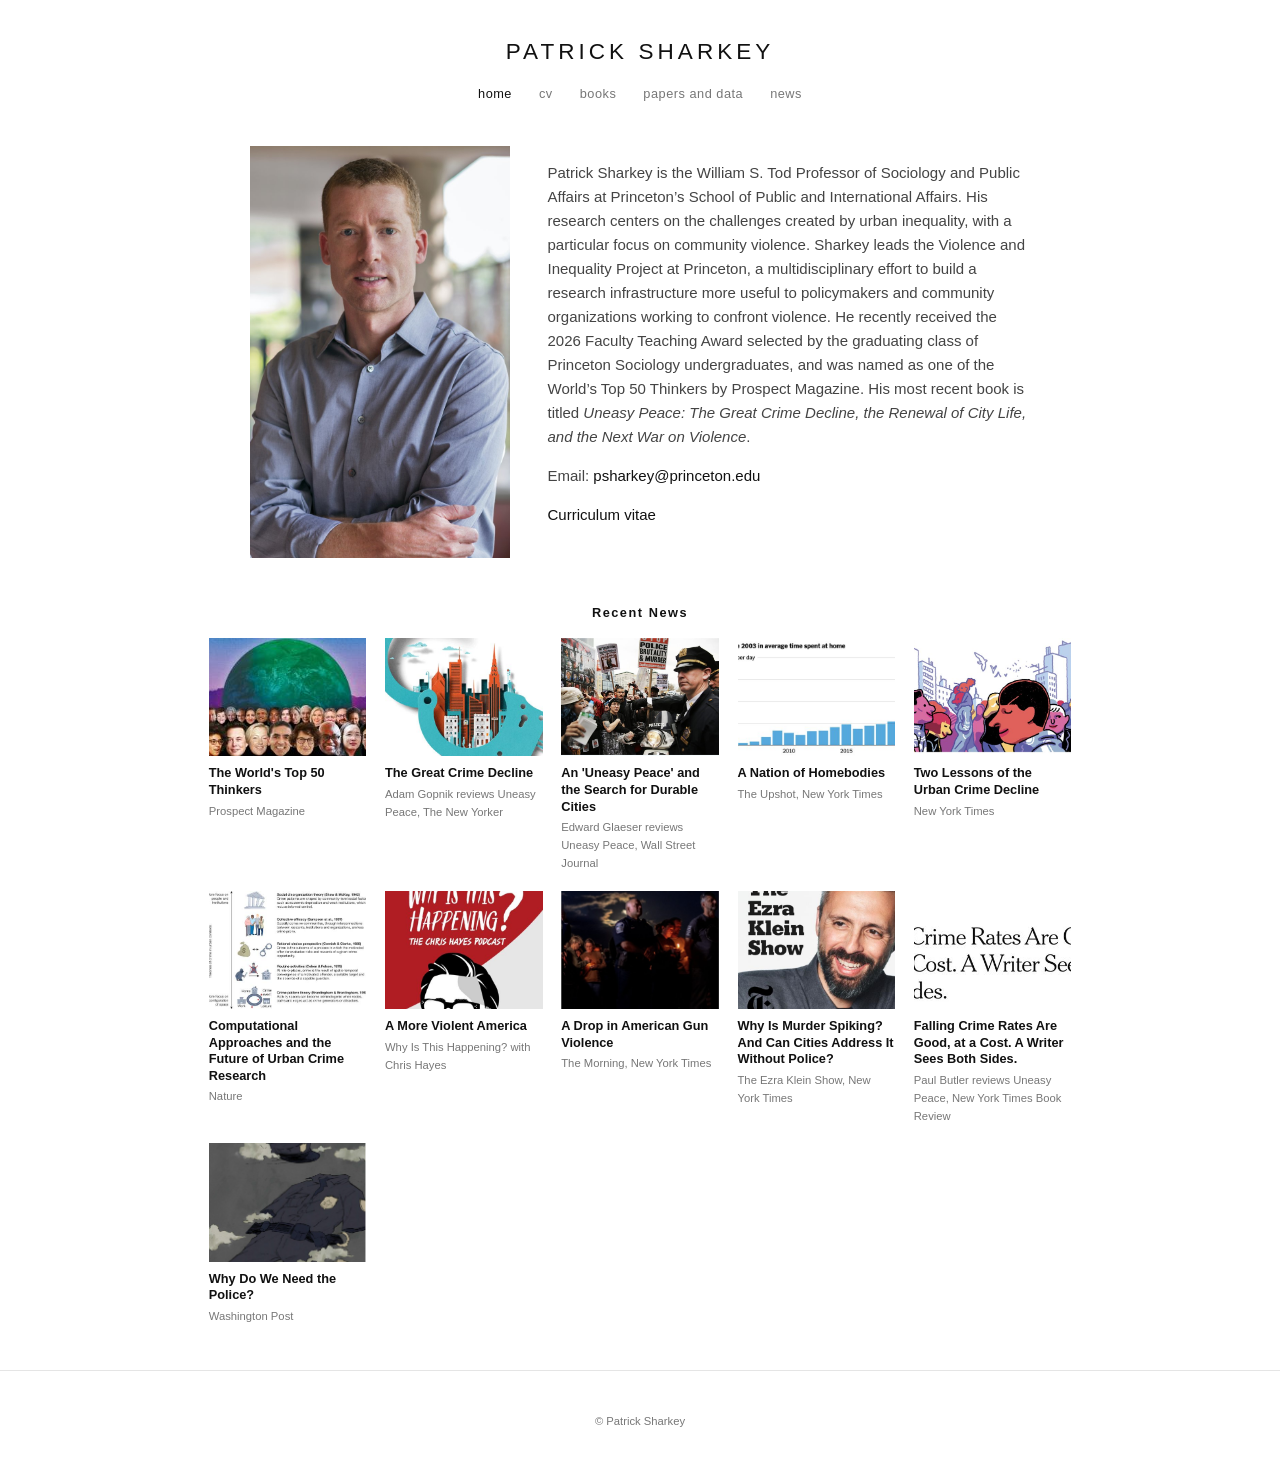
==== index.html @ a15ffa4d "Initial site Co-Authored-By: Claude Fable 5.1 <noreply@anthropic.com> Claude-Session: https://claude" ====
<!DOCTYPE html>
<html lang="en">
<head>
<meta charset="utf-8">
<meta name="viewport" content="width=device-width, initial-scale=1">
<title>Patrick Sharkey</title>
<link rel="stylesheet" href="style.css">
</head>
<body>
<header>
  <a class="name" href="index.html">PATRICK SHARKEY</a>
  <nav><a href="index.html" class="active">home</a><a href="bio.html">cv</a><a href="books.html">books</a><a href="papers.html">papers and data</a><a href="news.html">news</a></nav>
</header>
<main>

<section class="intro">
  <img class="portrait" src="assets/sharkey.jpg" alt="Patrick Sharkey">
  <div>
    <p>Patrick Sharkey is the William S. Tod Professor of Sociology and Public Affairs at Princeton&rsquo;s School of Public and International Affairs. His research centers on the challenges created by urban inequality, with a particular focus on community violence. Sharkey leads the Violence and Inequality Project at Princeton, a multidisciplinary effort to build a research infrastructure more useful to policymakers and community organizations working to confront violence. He recently received the 2026 Faculty Teaching Award selected by the graduating class of Princeton Sociology undergraduates, and was named as one of the World&rsquo;s Top 50 Thinkers by Prospect Magazine. His most recent book is titled <em>Uneasy Peace: The Great Crime Decline, the Renewal of City Life, and the Next War on Violence</em>.</p>
    <p>Email: <a href="mailto:psharkey@princeton.edu">psharkey@princeton.edu</a></p>
    <p><a href="Sharkey_CV.pdf">Curriculum vitae</a></p>
  </div>
</section>
<h2 class="center">Recent News</h2>
<section class="featured">
  <a class="card" href="https://www.nytimes.com/2021/11/23/opinion/ezra-klein-podcast-patrick-sharkey.html"><img src="assets/ezra.jpg" alt=""><div class="ctitle">Why Is Murder Spiking? And Can Cities Address It Without Police?</div><div class="csub">The Ezra Klein Show, New York Times</div></a><a class="card" href="https://podcasts.apple.com/us/podcast/a-more-violent-america-with-patrick-sharkey/id1382983397?i=1000522131955"><img src="assets/hayes.jpg" alt=""><div class="ctitle">A More Violent America</div><div class="csub">Why Is This Happening? with Chris Hayes</div></a><a class="card" href="https://www.newyorker.com/magazine/2018/02/12/the-great-crime-decline"><img src="assets/newyorker.jpg" alt=""><div class="ctitle">The Great Crime Decline</div><div class="csub">Adam Gopnik reviews Uneasy Peace, The New Yorker</div></a><a class="card" href="https://www.nytimes.com/2018/06/22/books/review/uneasy-peace-patrick-sharkey.html"><img src="assets/nyt-butler.jpg" alt=""><div class="ctitle">Falling Crime Rates Are Good, at a Cost. A Writer Sees Both Sides.</div><div class="csub">Paul Butler reviews Uneasy Peace, New York Times Book Review</div></a><a class="card" href="https://manhattan.institute/article/an-uneasy-peace-and-the-search-for-durable-cities"><img src="assets/wsj.jpg" alt=""><div class="ctitle">An &#x27;Uneasy Peace&#x27; and the Search for Durable Cities</div><div class="csub">Edward Glaeser reviews Uneasy Peace, Wall Street Journal</div></a><a class="card" href="https://doi.org/10.1038/s41586-026-10622-4"><img src="assets/nature.jpg" alt=""><div class="ctitle">Computational Approaches and the Future of Urban Crime Research</div><div class="csub">Nature</div></a><a class="card" href="https://www.nytimes.com/2024/10/05/upshot/americans-homebodies-alone-census.html"><img src="assets/nyt-homebodies.jpg" alt=""><div class="ctitle">A Nation of Homebodies</div><div class="csub">The Upshot, New York Times</div></a><a class="card" href="https://www.nytimes.com/2023/11/01/briefing/gun-violence.html"><img src="assets/nyt-gun.jpg" alt=""><div class="ctitle">A Drop in American Gun Violence</div><div class="csub">The Morning, New York Times</div></a><a class="card" href="https://www.nytimes.com/2018/01/13/opinion/sunday/two-lessons-of-the-urban-crime-decline.html"><img src="assets/nyt-lessons.jpg" alt=""><div class="ctitle">Two Lessons of the Urban Crime Decline</div><div class="csub">New York Times</div></a><a class="card" href="https://www.washingtonpost.com/outlook/2020/06/12/defund-police-violent-crime/"><img src="assets/wapo.jpg" alt=""><div class="ctitle">Why Do We Need the Police?</div><div class="csub">Washington Post</div></a><a class="card" href="https://www.prospectmagazine.co.uk/politics/37755/the-worlds-top-50-thinkers-2021"><img src="assets/prospect.jpg" alt=""><div class="ctitle">The World&#x27;s Top 50 Thinkers</div><div class="csub">Prospect Magazine</div></a>
</section>
<script>
(function(){const g=document.querySelector('.featured');const c=[...g.children];for(let i=c.length-1;i>0;i--){const j=Math.floor(Math.random()*(i+1));[c[i],c[j]]=[c[j],c[i]];}c.forEach(x=>g.appendChild(x));})();
</script>

</main>
<footer><p>&copy; Patrick Sharkey</p></footer>
</body>
</html>
---- style.css ----
:root { --text:#444; --dark:#111; --muted:#777; --rule:#e5e5e5; --max:60rem; }
* { box-sizing:border-box; }
html { font-size:15px; }
body { margin:0; color:var(--text); background:#fff; font-family: "Helvetica Neue", Helvetica, Arial, system-ui, sans-serif; line-height:1.6; }
a { color:var(--dark); text-decoration:none; }
a:hover { text-decoration:underline; }
header { text-align:center; padding:2.25rem 1rem 1.25rem; }
header .name { display:block; font-size:1.5rem; letter-spacing:.18em; color:var(--dark); margin-bottom:.75rem; }
nav a { margin:0 .9rem; color:var(--muted); font-size:.85rem; letter-spacing:.04em; }
nav a.active, nav a:hover { color:var(--dark); text-decoration:none; }
main { max-width:var(--max); margin:0 auto; padding:1.5rem 1.25rem 3rem; }
h1 { font-size:1.25rem; font-weight:normal; letter-spacing:.08em; text-transform:uppercase; color:var(--dark); margin:0 0 1.25rem; }
h2 { font-size:.85rem; font-weight:600; letter-spacing:.12em; color:var(--dark); margin:2.5rem 0 1rem; }
h2.center { text-align:center; margin-top:3rem; }
.intro { display:grid; grid-template-columns: 260px 1fr; gap:2.5rem; align-items:start; max-width:52rem; margin:0 auto; }
.portrait { width:100%; height:auto; display:block; }
.featured { display:grid; grid-template-columns: repeat(5, 1fr); gap:1.25rem; margin:0 auto; }
.card img { width:100%; aspect-ratio: 4/3; object-fit:cover; display:block; margin-bottom:.6rem; }
.card { color:var(--text); }
.card:hover { text-decoration:none; }
.card:hover .ctitle { text-decoration:underline; }
.ctitle { color:var(--dark); font-weight:600; font-size:.85rem; line-height:1.3; }
.csub { font-size:.75rem; color:var(--muted); margin-top:.2rem; }
.paper { margin:0 0 1rem; }
.ptitle { color:var(--dark); font-weight:600; line-height:1.35; }
.psub { font-size:.9rem; color:var(--muted); }
.psub a { color:var(--muted); }
a.pdf { font-size:.75rem; letter-spacing:.05em; border:1px solid var(--rule); padding:0 .35rem; margin-left:.4rem; color:var(--muted); }
.filter { font-size:.85rem; margin-bottom:.5rem; }
.filter span { color:var(--muted); margin-right:.5rem; }
.filter button { background:none; border:1px solid var(--rule); color:var(--text); font:inherit; padding:.15rem .6rem; margin:.15rem .25rem .15rem 0; cursor:pointer; border-radius:3px; }
.filter button.on { background:var(--dark); color:#fff; border-color:var(--dark); }
.book { display:grid; grid-template-columns: 120px 1fr; gap:1.5rem; margin:1.25rem 0 2rem; align-items:start; }
.book img { width:100%; height:auto; box-shadow:0 1px 4px rgba(0,0,0,.2); }
.address { line-height:1.5; }
iframe.cv { width:100%; height:80vh; border:1px solid var(--rule); margin-top:1.5rem; }
footer { text-align:center; color:var(--muted); font-size:.75rem; padding:2rem 1rem; border-top:1px solid var(--rule); }
@media (max-width:640px) {
  .intro { grid-template-columns:1fr; text-align:center; }
  .portrait { max-width:240px; margin:0 auto; }
  .featured { grid-template-columns:1fr 1fr; }
  .book { grid-template-columns:90px 1fr; gap:1rem; }
  nav a { margin:0 .5rem; display:inline-block; }
}
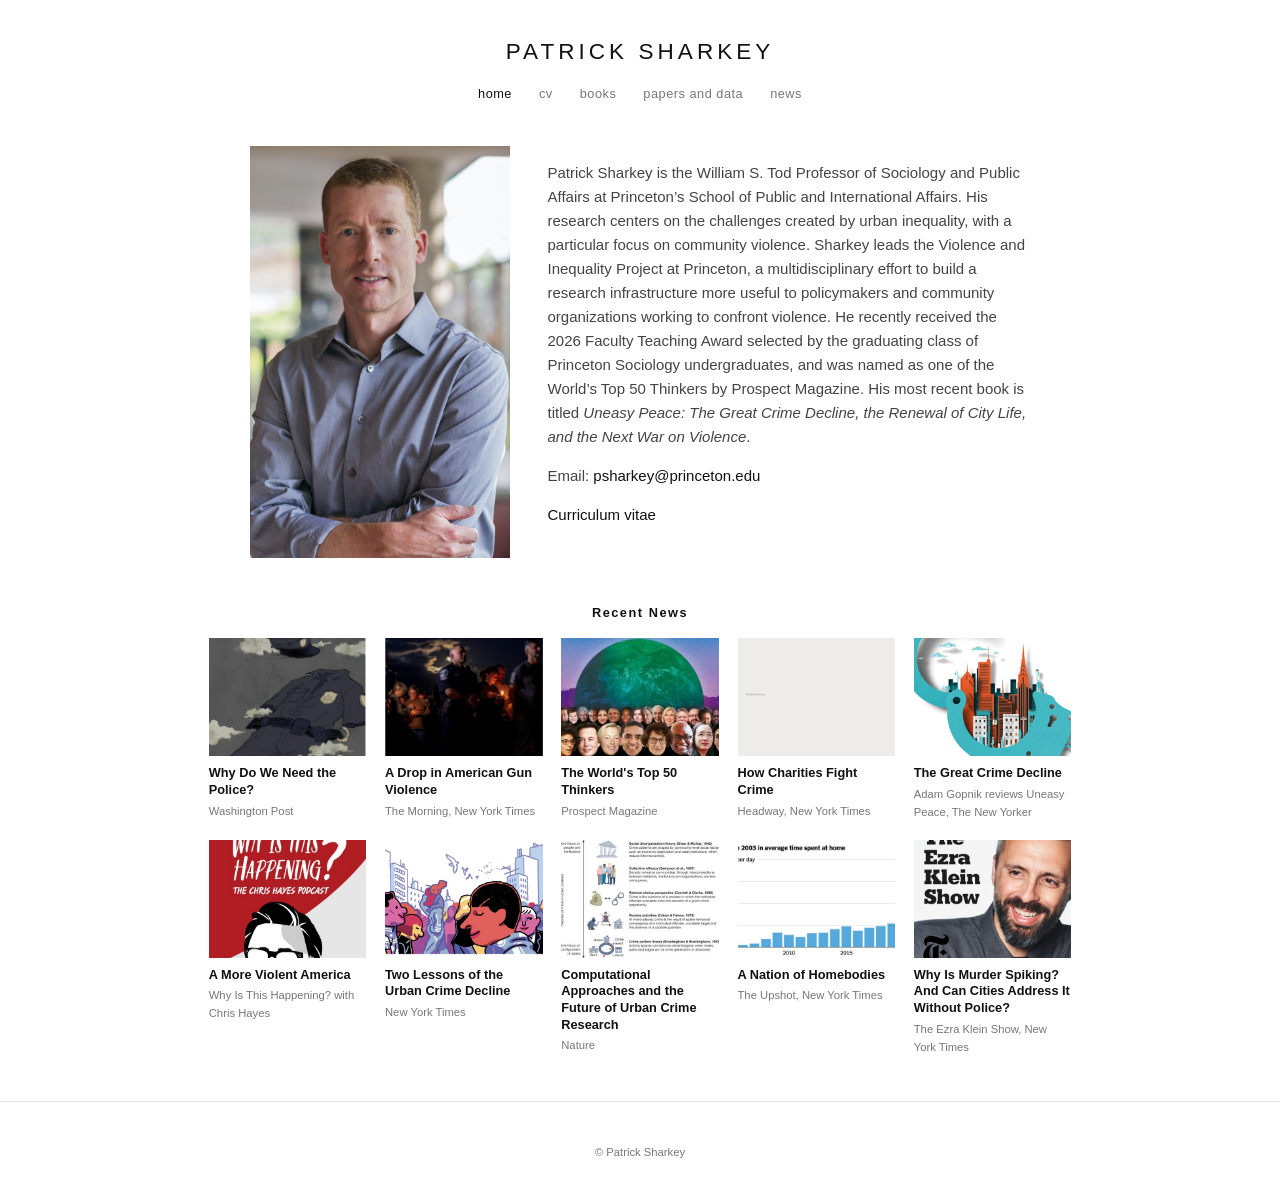
==== commit dcde7ce7: "Update featured news cards Co-Authored-By: Claude Fable 5.1 <noreply@anthropic.com> Claude-Session: " ====
--- a/index.html
+++ b/index.html
@@ -23,7 +23,7 @@
 </section>
 <h2 class="center">Recent News</h2>
 <section class="featured">
-  <a class="card" href="https://www.nytimes.com/2021/11/23/opinion/ezra-klein-podcast-patrick-sharkey.html"><img src="assets/ezra.jpg" alt=""><div class="ctitle">Why Is Murder Spiking? And Can Cities Address It Without Police?</div><div class="csub">The Ezra Klein Show, New York Times</div></a><a class="card" href="https://podcasts.apple.com/us/podcast/a-more-violent-america-with-patrick-sharkey/id1382983397?i=1000522131955"><img src="assets/hayes.jpg" alt=""><div class="ctitle">A More Violent America</div><div class="csub">Why Is This Happening? with Chris Hayes</div></a><a class="card" href="https://www.newyorker.com/magazine/2018/02/12/the-great-crime-decline"><img src="assets/newyorker.jpg" alt=""><div class="ctitle">The Great Crime Decline</div><div class="csub">Adam Gopnik reviews Uneasy Peace, The New Yorker</div></a><a class="card" href="https://www.nytimes.com/2018/06/22/books/review/uneasy-peace-patrick-sharkey.html"><img src="assets/nyt-butler.jpg" alt=""><div class="ctitle">Falling Crime Rates Are Good, at a Cost. A Writer Sees Both Sides.</div><div class="csub">Paul Butler reviews Uneasy Peace, New York Times Book Review</div></a><a class="card" href="https://manhattan.institute/article/an-uneasy-peace-and-the-search-for-durable-cities"><img src="assets/wsj.jpg" alt=""><div class="ctitle">An &#x27;Uneasy Peace&#x27; and the Search for Durable Cities</div><div class="csub">Edward Glaeser reviews Uneasy Peace, Wall Street Journal</div></a><a class="card" href="https://doi.org/10.1038/s41586-026-10622-4"><img src="assets/nature.jpg" alt=""><div class="ctitle">Computational Approaches and the Future of Urban Crime Research</div><div class="csub">Nature</div></a><a class="card" href="https://www.nytimes.com/2024/10/05/upshot/americans-homebodies-alone-census.html"><img src="assets/nyt-homebodies.jpg" alt=""><div class="ctitle">A Nation of Homebodies</div><div class="csub">The Upshot, New York Times</div></a><a class="card" href="https://www.nytimes.com/2023/11/01/briefing/gun-violence.html"><img src="assets/nyt-gun.jpg" alt=""><div class="ctitle">A Drop in American Gun Violence</div><div class="csub">The Morning, New York Times</div></a><a class="card" href="https://www.nytimes.com/2018/01/13/opinion/sunday/two-lessons-of-the-urban-crime-decline.html"><img src="assets/nyt-lessons.jpg" alt=""><div class="ctitle">Two Lessons of the Urban Crime Decline</div><div class="csub">New York Times</div></a><a class="card" href="https://www.washingtonpost.com/outlook/2020/06/12/defund-police-violent-crime/"><img src="assets/wapo.jpg" alt=""><div class="ctitle">Why Do We Need the Police?</div><div class="csub">Washington Post</div></a><a class="card" href="https://www.prospectmagazine.co.uk/politics/37755/the-worlds-top-50-thinkers-2021"><img src="assets/prospect.jpg" alt=""><div class="ctitle">The World&#x27;s Top 50 Thinkers</div><div class="csub">Prospect Magazine</div></a>
+  <a class="card" href="https://www.nytimes.com/2026/07/15/headway/newsletter-how-charities-fight-crime.html"><img src="assets/ph-nyt.jpg" alt=""><div class="ctitle">How Charities Fight Crime</div><div class="csub">Headway, New York Times</div></a><a class="card" href="https://www.nytimes.com/2021/11/23/opinion/ezra-klein-podcast-patrick-sharkey.html"><img src="assets/ezra.jpg" alt=""><div class="ctitle">Why Is Murder Spiking? And Can Cities Address It Without Police?</div><div class="csub">The Ezra Klein Show, New York Times</div></a><a class="card" href="https://podcasts.apple.com/us/podcast/a-more-violent-america-with-patrick-sharkey/id1382983397?i=1000522131955"><img src="assets/hayes.jpg" alt=""><div class="ctitle">A More Violent America</div><div class="csub">Why Is This Happening? with Chris Hayes</div></a><a class="card" href="https://www.newyorker.com/magazine/2018/02/12/the-great-crime-decline"><img src="assets/newyorker.jpg" alt=""><div class="ctitle">The Great Crime Decline</div><div class="csub">Adam Gopnik reviews Uneasy Peace, The New Yorker</div></a><a class="card" href="https://doi.org/10.1038/s41586-026-10622-4"><img src="assets/nature.jpg" alt=""><div class="ctitle">Computational Approaches and the Future of Urban Crime Research</div><div class="csub">Nature</div></a><a class="card" href="https://www.nytimes.com/2024/10/05/upshot/americans-homebodies-alone-census.html"><img src="assets/nyt-homebodies.jpg" alt=""><div class="ctitle">A Nation of Homebodies</div><div class="csub">The Upshot, New York Times</div></a><a class="card" href="https://www.nytimes.com/2023/11/01/briefing/gun-violence.html"><img src="assets/nyt-gun.jpg" alt=""><div class="ctitle">A Drop in American Gun Violence</div><div class="csub">The Morning, New York Times</div></a><a class="card" href="https://www.nytimes.com/2018/01/13/opinion/sunday/two-lessons-of-the-urban-crime-decline.html"><img src="assets/nyt-lessons.jpg" alt=""><div class="ctitle">Two Lessons of the Urban Crime Decline</div><div class="csub">New York Times</div></a><a class="card" href="https://www.washingtonpost.com/outlook/2020/06/12/defund-police-violent-crime/"><img src="assets/wapo.jpg" alt=""><div class="ctitle">Why Do We Need the Police?</div><div class="csub">Washington Post</div></a><a class="card" href="https://www.prospectmagazine.co.uk/politics/37755/the-worlds-top-50-thinkers-2021"><img src="assets/prospect.jpg" alt=""><div class="ctitle">The World&#x27;s Top 50 Thinkers</div><div class="csub">Prospect Magazine</div></a>
 </section>
 <script>
 (function(){const g=document.querySelector('.featured');const c=[...g.children];for(let i=c.length-1;i>0;i--){const j=Math.floor(Math.random()*(i+1));[c[i],c[j]]=[c[j],c[i]];}c.forEach(x=>g.appendChild(x));})();
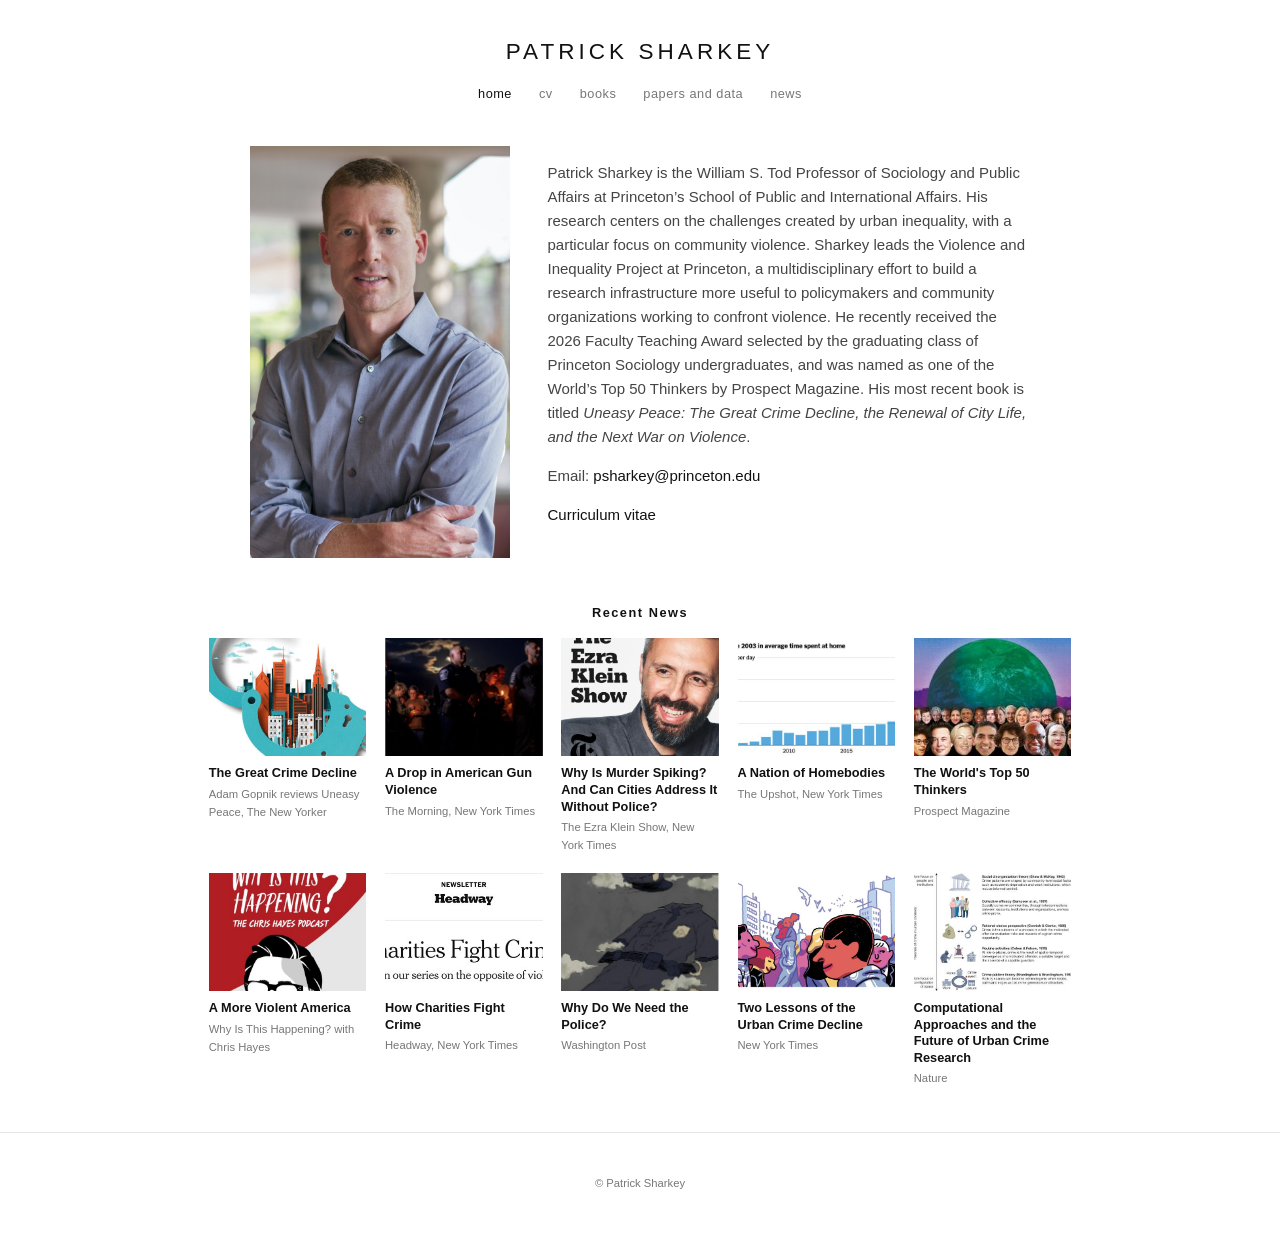
==== commit 4093f60d: "Add image for How Charities Fight Crime news card Co-Authored-By: Claude Fable 5.1 <noreply@anthropi" ====
--- a/index.html
+++ b/index.html
@@ -23,7 +23,7 @@
 </section>
 <h2 class="center">Recent News</h2>
 <section class="featured">
-  <a class="card" href="https://www.nytimes.com/2026/07/15/headway/newsletter-how-charities-fight-crime.html"><img src="assets/ph-nyt.jpg" alt=""><div class="ctitle">How Charities Fight Crime</div><div class="csub">Headway, New York Times</div></a><a class="card" href="https://www.nytimes.com/2021/11/23/opinion/ezra-klein-podcast-patrick-sharkey.html"><img src="assets/ezra.jpg" alt=""><div class="ctitle">Why Is Murder Spiking? And Can Cities Address It Without Police?</div><div class="csub">The Ezra Klein Show, New York Times</div></a><a class="card" href="https://podcasts.apple.com/us/podcast/a-more-violent-america-with-patrick-sharkey/id1382983397?i=1000522131955"><img src="assets/hayes.jpg" alt=""><div class="ctitle">A More Violent America</div><div class="csub">Why Is This Happening? with Chris Hayes</div></a><a class="card" href="https://www.newyorker.com/magazine/2018/02/12/the-great-crime-decline"><img src="assets/newyorker.jpg" alt=""><div class="ctitle">The Great Crime Decline</div><div class="csub">Adam Gopnik reviews Uneasy Peace, The New Yorker</div></a><a class="card" href="https://doi.org/10.1038/s41586-026-10622-4"><img src="assets/nature.jpg" alt=""><div class="ctitle">Computational Approaches and the Future of Urban Crime Research</div><div class="csub">Nature</div></a><a class="card" href="https://www.nytimes.com/2024/10/05/upshot/americans-homebodies-alone-census.html"><img src="assets/nyt-homebodies.jpg" alt=""><div class="ctitle">A Nation of Homebodies</div><div class="csub">The Upshot, New York Times</div></a><a class="card" href="https://www.nytimes.com/2023/11/01/briefing/gun-violence.html"><img src="assets/nyt-gun.jpg" alt=""><div class="ctitle">A Drop in American Gun Violence</div><div class="csub">The Morning, New York Times</div></a><a class="card" href="https://www.nytimes.com/2018/01/13/opinion/sunday/two-lessons-of-the-urban-crime-decline.html"><img src="assets/nyt-lessons.jpg" alt=""><div class="ctitle">Two Lessons of the Urban Crime Decline</div><div class="csub">New York Times</div></a><a class="card" href="https://www.washingtonpost.com/outlook/2020/06/12/defund-police-violent-crime/"><img src="assets/wapo.jpg" alt=""><div class="ctitle">Why Do We Need the Police?</div><div class="csub">Washington Post</div></a><a class="card" href="https://www.prospectmagazine.co.uk/politics/37755/the-worlds-top-50-thinkers-2021"><img src="assets/prospect.jpg" alt=""><div class="ctitle">The World&#x27;s Top 50 Thinkers</div><div class="csub">Prospect Magazine</div></a>
+  <a class="card" href="https://www.nytimes.com/2026/07/15/headway/newsletter-how-charities-fight-crime.html"><img src="assets/nyt-charities.jpg" alt=""><div class="ctitle">How Charities Fight Crime</div><div class="csub">Headway, New York Times</div></a><a class="card" href="https://www.nytimes.com/2021/11/23/opinion/ezra-klein-podcast-patrick-sharkey.html"><img src="assets/ezra.jpg" alt=""><div class="ctitle">Why Is Murder Spiking? And Can Cities Address It Without Police?</div><div class="csub">The Ezra Klein Show, New York Times</div></a><a class="card" href="https://podcasts.apple.com/us/podcast/a-more-violent-america-with-patrick-sharkey/id1382983397?i=1000522131955"><img src="assets/hayes.jpg" alt=""><div class="ctitle">A More Violent America</div><div class="csub">Why Is This Happening? with Chris Hayes</div></a><a class="card" href="https://www.newyorker.com/magazine/2018/02/12/the-great-crime-decline"><img src="assets/newyorker.jpg" alt=""><div class="ctitle">The Great Crime Decline</div><div class="csub">Adam Gopnik reviews Uneasy Peace, The New Yorker</div></a><a class="card" href="https://doi.org/10.1038/s41586-026-10622-4"><img src="assets/nature.jpg" alt=""><div class="ctitle">Computational Approaches and the Future of Urban Crime Research</div><div class="csub">Nature</div></a><a class="card" href="https://www.nytimes.com/2024/10/05/upshot/americans-homebodies-alone-census.html"><img src="assets/nyt-homebodies.jpg" alt=""><div class="ctitle">A Nation of Homebodies</div><div class="csub">The Upshot, New York Times</div></a><a class="card" href="https://www.nytimes.com/2023/11/01/briefing/gun-violence.html"><img src="assets/nyt-gun.jpg" alt=""><div class="ctitle">A Drop in American Gun Violence</div><div class="csub">The Morning, New York Times</div></a><a class="card" href="https://www.nytimes.com/2018/01/13/opinion/sunday/two-lessons-of-the-urban-crime-decline.html"><img src="assets/nyt-lessons.jpg" alt=""><div class="ctitle">Two Lessons of the Urban Crime Decline</div><div class="csub">New York Times</div></a><a class="card" href="https://www.washingtonpost.com/outlook/2020/06/12/defund-police-violent-crime/"><img src="assets/wapo.jpg" alt=""><div class="ctitle">Why Do We Need the Police?</div><div class="csub">Washington Post</div></a><a class="card" href="https://www.prospectmagazine.co.uk/politics/37755/the-worlds-top-50-thinkers-2021"><img src="assets/prospect.jpg" alt=""><div class="ctitle">The World&#x27;s Top 50 Thinkers</div><div class="csub">Prospect Magazine</div></a>
 </section>
 <script>
 (function(){const g=document.querySelector('.featured');const c=[...g.children];for(let i=c.length-1;i>0;i--){const j=Math.floor(Math.random()*(i+1));[c[i],c[j]]=[c[j],c[i]];}c.forEach(x=>g.appendChild(x));})();
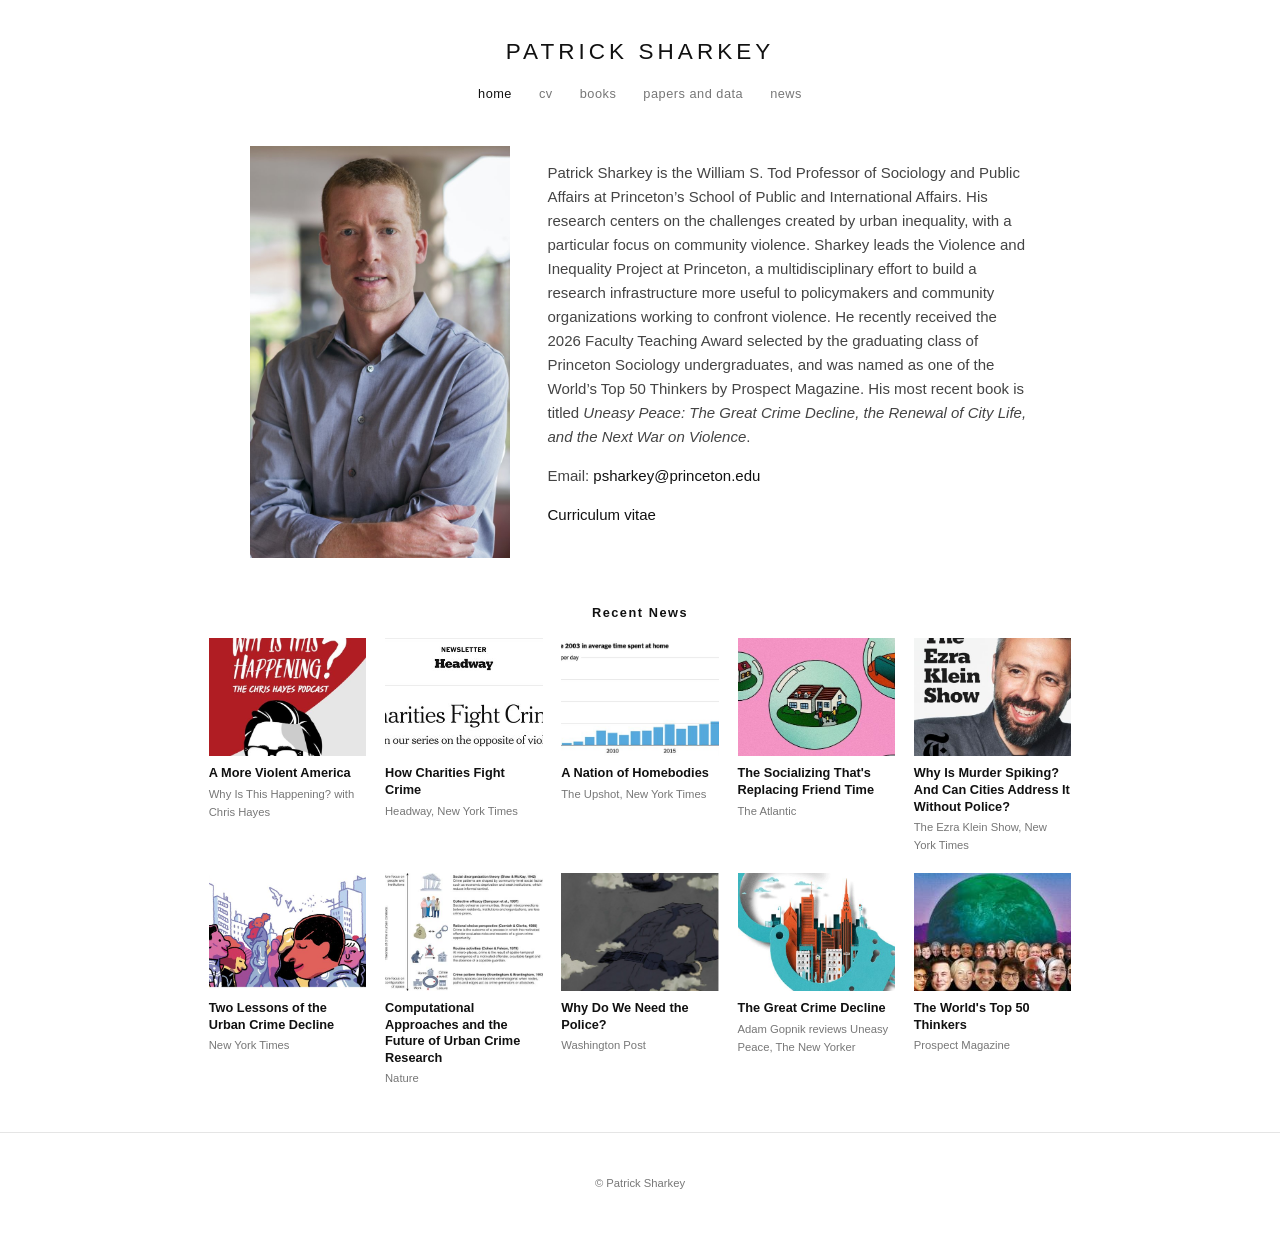
==== commit 5c2b8877: "Add Atlantic article to recent news and news page Co-Authored-By: Claude Fable 5.1 <noreply@anthropi" ====
--- a/index.html
+++ b/index.html
@@ -23,7 +23,7 @@
 </section>
 <h2 class="center">Recent News</h2>
 <section class="featured">
-  <a class="card" href="https://www.nytimes.com/2026/07/15/headway/newsletter-how-charities-fight-crime.html"><img src="assets/nyt-charities.jpg" alt=""><div class="ctitle">How Charities Fight Crime</div><div class="csub">Headway, New York Times</div></a><a class="card" href="https://www.nytimes.com/2021/11/23/opinion/ezra-klein-podcast-patrick-sharkey.html"><img src="assets/ezra.jpg" alt=""><div class="ctitle">Why Is Murder Spiking? And Can Cities Address It Without Police?</div><div class="csub">The Ezra Klein Show, New York Times</div></a><a class="card" href="https://podcasts.apple.com/us/podcast/a-more-violent-america-with-patrick-sharkey/id1382983397?i=1000522131955"><img src="assets/hayes.jpg" alt=""><div class="ctitle">A More Violent America</div><div class="csub">Why Is This Happening? with Chris Hayes</div></a><a class="card" href="https://www.newyorker.com/magazine/2018/02/12/the-great-crime-decline"><img src="assets/newyorker.jpg" alt=""><div class="ctitle">The Great Crime Decline</div><div class="csub">Adam Gopnik reviews Uneasy Peace, The New Yorker</div></a><a class="card" href="https://doi.org/10.1038/s41586-026-10622-4"><img src="assets/nature.jpg" alt=""><div class="ctitle">Computational Approaches and the Future of Urban Crime Research</div><div class="csub">Nature</div></a><a class="card" href="https://www.nytimes.com/2024/10/05/upshot/americans-homebodies-alone-census.html"><img src="assets/nyt-homebodies.jpg" alt=""><div class="ctitle">A Nation of Homebodies</div><div class="csub">The Upshot, New York Times</div></a><a class="card" href="https://www.nytimes.com/2023/11/01/briefing/gun-violence.html"><img src="assets/nyt-gun.jpg" alt=""><div class="ctitle">A Drop in American Gun Violence</div><div class="csub">The Morning, New York Times</div></a><a class="card" href="https://www.nytimes.com/2018/01/13/opinion/sunday/two-lessons-of-the-urban-crime-decline.html"><img src="assets/nyt-lessons.jpg" alt=""><div class="ctitle">Two Lessons of the Urban Crime Decline</div><div class="csub">New York Times</div></a><a class="card" href="https://www.washingtonpost.com/outlook/2020/06/12/defund-police-violent-crime/"><img src="assets/wapo.jpg" alt=""><div class="ctitle">Why Do We Need the Police?</div><div class="csub">Washington Post</div></a><a class="card" href="https://www.prospectmagazine.co.uk/politics/37755/the-worlds-top-50-thinkers-2021"><img src="assets/prospect.jpg" alt=""><div class="ctitle">The World&#x27;s Top 50 Thinkers</div><div class="csub">Prospect Magazine</div></a>
+  <a class="card" href="https://www.nytimes.com/2026/07/15/headway/newsletter-how-charities-fight-crime.html"><img src="assets/nyt-charities.jpg" alt=""><div class="ctitle">How Charities Fight Crime</div><div class="csub">Headway, New York Times</div></a><a class="card" href="https://www.nytimes.com/2021/11/23/opinion/ezra-klein-podcast-patrick-sharkey.html"><img src="assets/ezra.jpg" alt=""><div class="ctitle">Why Is Murder Spiking? And Can Cities Address It Without Police?</div><div class="csub">The Ezra Klein Show, New York Times</div></a><a class="card" href="https://podcasts.apple.com/us/podcast/a-more-violent-america-with-patrick-sharkey/id1382983397?i=1000522131955"><img src="assets/hayes.jpg" alt=""><div class="ctitle">A More Violent America</div><div class="csub">Why Is This Happening? with Chris Hayes</div></a><a class="card" href="https://www.newyorker.com/magazine/2018/02/12/the-great-crime-decline"><img src="assets/newyorker.jpg" alt=""><div class="ctitle">The Great Crime Decline</div><div class="csub">Adam Gopnik reviews Uneasy Peace, The New Yorker</div></a><a class="card" href="https://doi.org/10.1038/s41586-026-10622-4"><img src="assets/nature.jpg" alt=""><div class="ctitle">Computational Approaches and the Future of Urban Crime Research</div><div class="csub">Nature</div></a><a class="card" href="https://www.nytimes.com/2024/10/05/upshot/americans-homebodies-alone-census.html"><img src="assets/nyt-homebodies.jpg" alt=""><div class="ctitle">A Nation of Homebodies</div><div class="csub">The Upshot, New York Times</div></a><a class="card" href="https://www.theatlantic.com/family/2026/11/family-time-versus-friend-time/689270/"><img src="assets/atlantic.jpg" alt=""><div class="ctitle">The Socializing That&#x27;s Replacing Friend Time</div><div class="csub">The Atlantic</div></a><a class="card" href="https://www.nytimes.com/2018/01/13/opinion/sunday/two-lessons-of-the-urban-crime-decline.html"><img src="assets/nyt-lessons.jpg" alt=""><div class="ctitle">Two Lessons of the Urban Crime Decline</div><div class="csub">New York Times</div></a><a class="card" href="https://www.washingtonpost.com/outlook/2020/06/12/defund-police-violent-crime/"><img src="assets/wapo.jpg" alt=""><div class="ctitle">Why Do We Need the Police?</div><div class="csub">Washington Post</div></a><a class="card" href="https://www.prospectmagazine.co.uk/politics/37755/the-worlds-top-50-thinkers-2021"><img src="assets/prospect.jpg" alt=""><div class="ctitle">The World&#x27;s Top 50 Thinkers</div><div class="csub">Prospect Magazine</div></a>
 </section>
 <script>
 (function(){const g=document.querySelector('.featured');const c=[...g.children];for(let i=c.length-1;i>0;i--){const j=Math.floor(Math.random()*(i+1));[c[i],c[j]]=[c[j],c[i]];}c.forEach(x=>g.appendChild(x));})();
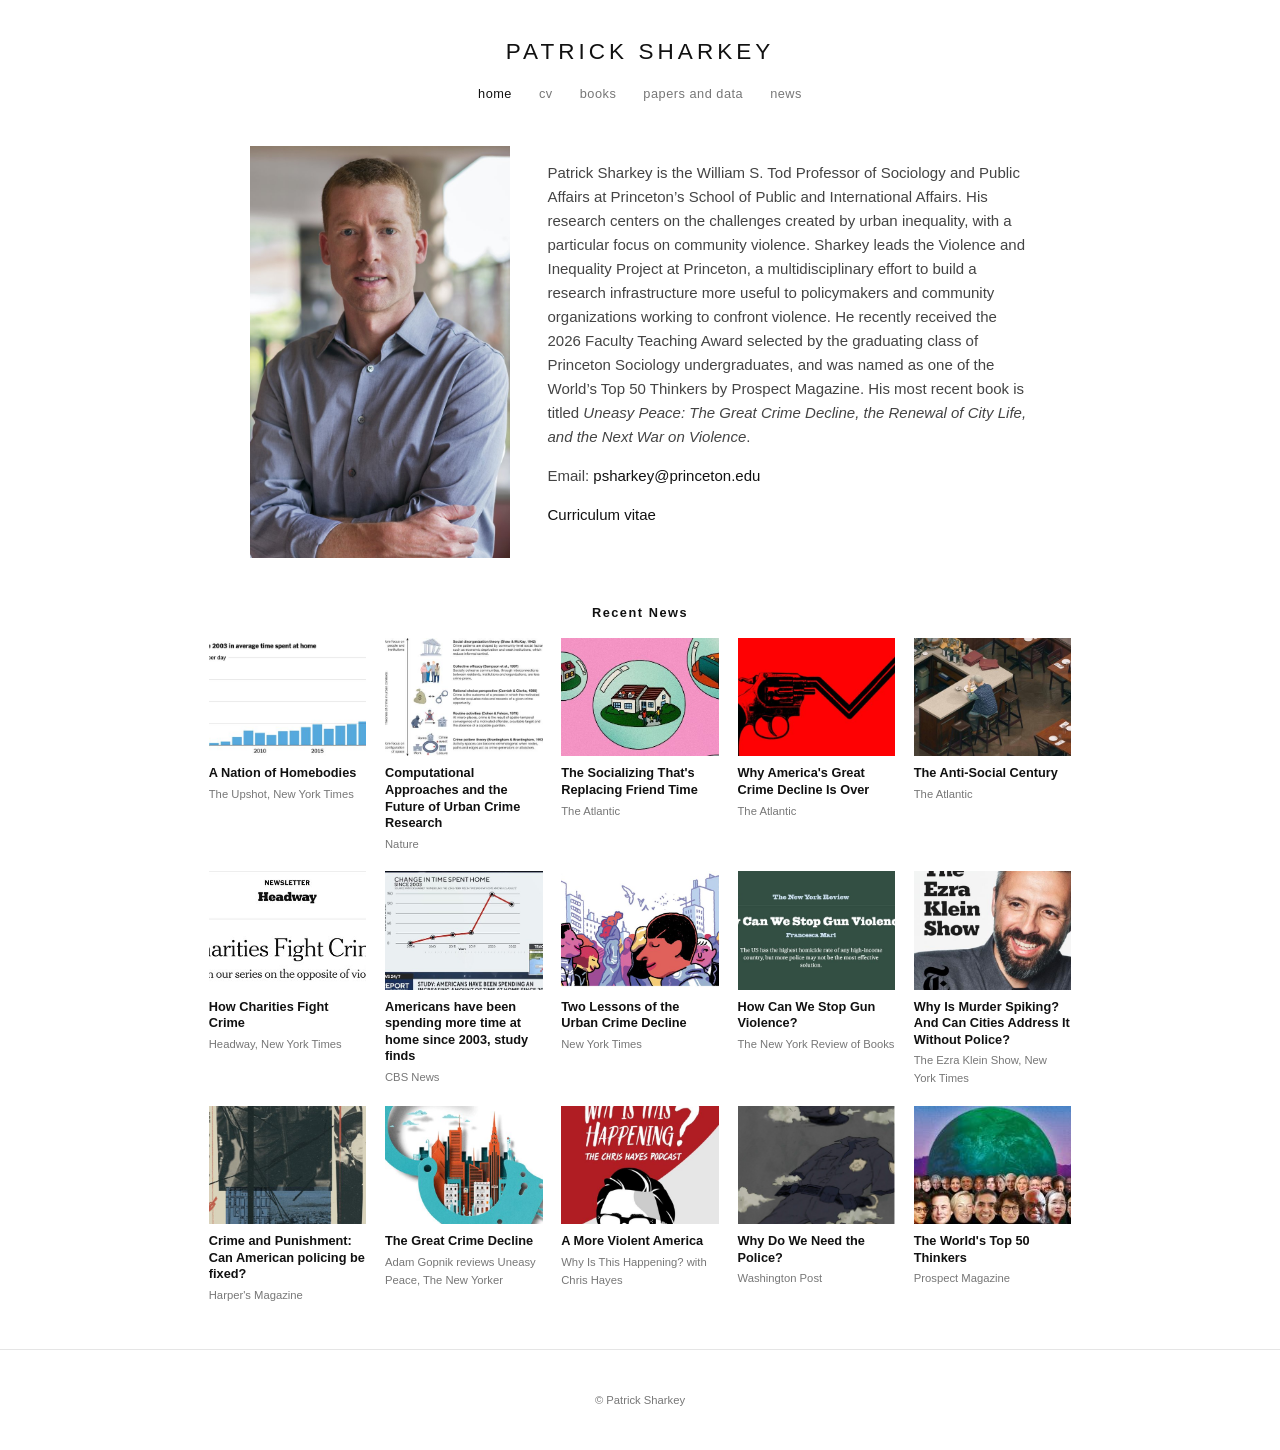
==== commit 9af57251: "Add five items to the home page recent news rotation The Atlantic (2025 and 2021), CBS News, Harper'" ====
--- a/index.html
+++ b/index.html
@@ -23,7 +23,7 @@
 </section>
 <h2 class="center">Recent News</h2>
 <section class="featured">
-  <a class="card" href="https://www.nytimes.com/2026/07/15/headway/newsletter-how-charities-fight-crime.html"><img src="assets/nyt-charities.jpg" alt=""><div class="ctitle">How Charities Fight Crime</div><div class="csub">Headway, New York Times</div></a><a class="card" href="https://www.nytimes.com/2021/11/23/opinion/ezra-klein-podcast-patrick-sharkey.html"><img src="assets/ezra.jpg" alt=""><div class="ctitle">Why Is Murder Spiking? And Can Cities Address It Without Police?</div><div class="csub">The Ezra Klein Show, New York Times</div></a><a class="card" href="https://podcasts.apple.com/us/podcast/a-more-violent-america-with-patrick-sharkey/id1382983397?i=1000522131955"><img src="assets/hayes.jpg" alt=""><div class="ctitle">A More Violent America</div><div class="csub">Why Is This Happening? with Chris Hayes</div></a><a class="card" href="https://www.newyorker.com/magazine/2018/02/12/the-great-crime-decline"><img src="assets/newyorker.jpg" alt=""><div class="ctitle">The Great Crime Decline</div><div class="csub">Adam Gopnik reviews Uneasy Peace, The New Yorker</div></a><a class="card" href="https://doi.org/10.1038/s41586-026-10622-4"><img src="assets/nature.jpg" alt=""><div class="ctitle">Computational Approaches and the Future of Urban Crime Research</div><div class="csub">Nature</div></a><a class="card" href="https://www.nytimes.com/2024/10/05/upshot/americans-homebodies-alone-census.html"><img src="assets/nyt-homebodies.jpg" alt=""><div class="ctitle">A Nation of Homebodies</div><div class="csub">The Upshot, New York Times</div></a><a class="card" href="https://www.theatlantic.com/family/2026/11/family-time-versus-friend-time/689270/"><img src="assets/atlantic.jpg" alt=""><div class="ctitle">The Socializing That&#x27;s Replacing Friend Time</div><div class="csub">The Atlantic</div></a><a class="card" href="https://www.nytimes.com/2018/01/13/opinion/sunday/two-lessons-of-the-urban-crime-decline.html"><img src="assets/nyt-lessons.jpg" alt=""><div class="ctitle">Two Lessons of the Urban Crime Decline</div><div class="csub">New York Times</div></a><a class="card" href="https://www.washingtonpost.com/outlook/2020/06/12/defund-police-violent-crime/"><img src="assets/wapo.jpg" alt=""><div class="ctitle">Why Do We Need the Police?</div><div class="csub">Washington Post</div></a><a class="card" href="https://www.prospectmagazine.co.uk/politics/37755/the-worlds-top-50-thinkers-2021"><img src="assets/prospect.jpg" alt=""><div class="ctitle">The World&#x27;s Top 50 Thinkers</div><div class="csub">Prospect Magazine</div></a>
+  <a class="card" href="https://www.nytimes.com/2026/07/15/headway/newsletter-how-charities-fight-crime.html"><img src="assets/nyt-charities.jpg" alt=""><div class="ctitle">How Charities Fight Crime</div><div class="csub">Headway, New York Times</div></a><a class="card" href="https://www.nytimes.com/2021/11/23/opinion/ezra-klein-podcast-patrick-sharkey.html"><img src="assets/ezra.jpg" alt=""><div class="ctitle">Why Is Murder Spiking? And Can Cities Address It Without Police?</div><div class="csub">The Ezra Klein Show, New York Times</div></a><a class="card" href="https://podcasts.apple.com/us/podcast/a-more-violent-america-with-patrick-sharkey/id1382983397?i=1000522131955"><img src="assets/hayes.jpg" alt=""><div class="ctitle">A More Violent America</div><div class="csub">Why Is This Happening? with Chris Hayes</div></a><a class="card" href="https://www.newyorker.com/magazine/2018/02/12/the-great-crime-decline"><img src="assets/newyorker.jpg" alt=""><div class="ctitle">The Great Crime Decline</div><div class="csub">Adam Gopnik reviews Uneasy Peace, The New Yorker</div></a><a class="card" href="https://doi.org/10.1038/s41586-026-10622-4"><img src="assets/nature.jpg" alt=""><div class="ctitle">Computational Approaches and the Future of Urban Crime Research</div><div class="csub">Nature</div></a><a class="card" href="https://www.nytimes.com/2024/10/05/upshot/americans-homebodies-alone-census.html"><img src="assets/nyt-homebodies.jpg" alt=""><div class="ctitle">A Nation of Homebodies</div><div class="csub">The Upshot, New York Times</div></a><a class="card" href="https://www.theatlantic.com/family/2026/11/family-time-versus-friend-time/689270/"><img src="assets/atlantic.jpg" alt=""><div class="ctitle">The Socializing That&#x27;s Replacing Friend Time</div><div class="csub">The Atlantic</div></a><a class="card" href="https://www.nytimes.com/2018/01/13/opinion/sunday/two-lessons-of-the-urban-crime-decline.html"><img src="assets/nyt-lessons.jpg" alt=""><div class="ctitle">Two Lessons of the Urban Crime Decline</div><div class="csub">New York Times</div></a><a class="card" href="https://www.washingtonpost.com/outlook/2020/06/12/defund-police-violent-crime/"><img src="assets/wapo.jpg" alt=""><div class="ctitle">Why Do We Need the Police?</div><div class="csub">Washington Post</div></a><a class="card" href="https://www.prospectmagazine.co.uk/politics/37755/the-worlds-top-50-thinkers-2021"><img src="assets/prospect.jpg" alt=""><div class="ctitle">The World&#x27;s Top 50 Thinkers</div><div class="csub">Prospect Magazine</div></a><a class="card" href="https://www.theatlantic.com/magazine/archive/2025/02/american-loneliness-personality-politics/681091/"><img src="assets/atlantic-antisocial.jpg" alt=""><div class="ctitle">The Anti-Social Century</div><div class="csub">The Atlantic</div></a><a class="card" href="https://www.yahoo.com/news/americans-spending-more-time-home-002103488.html"><img src="assets/cbs-home.jpg" alt=""><div class="ctitle">Americans have been spending more time at home since 2003, study finds</div><div class="csub">CBS News</div></a><a class="card" href="https://harpers.org/archive/2024/04/crime-and-punishment-5/"><img src="assets/harpers-crime.jpg" alt=""><div class="ctitle">Crime and Punishment: Can American policing be fixed?</div><div class="csub">Harper&#x27;s Magazine</div></a><a class="card" href="https://www.nybooks.com/articles/2021/06/10/how-can-we-stop-gun-violence/"><img src="assets/nyrb.jpg" alt=""><div class="ctitle">How Can We Stop Gun Violence?</div><div class="csub">The New York Review of Books</div></a><a class="card" href="https://www.theatlantic.com/ideas/archive/2021/03/is-americas-great-crime-decline-over/618381/"><img src="assets/atlantic-decline-over.jpg" alt=""><div class="ctitle">Why America&#x27;s Great Crime Decline Is Over</div><div class="csub">The Atlantic</div></a>
 </section>
 <script>
 (function(){const g=document.querySelector('.featured');const c=[...g.children];for(let i=c.length-1;i>0;i--){const j=Math.floor(Math.random()*(i+1));[c[i],c[j]]=[c[j],c[i]];}c.forEach(x=>g.appendChild(x));})();
